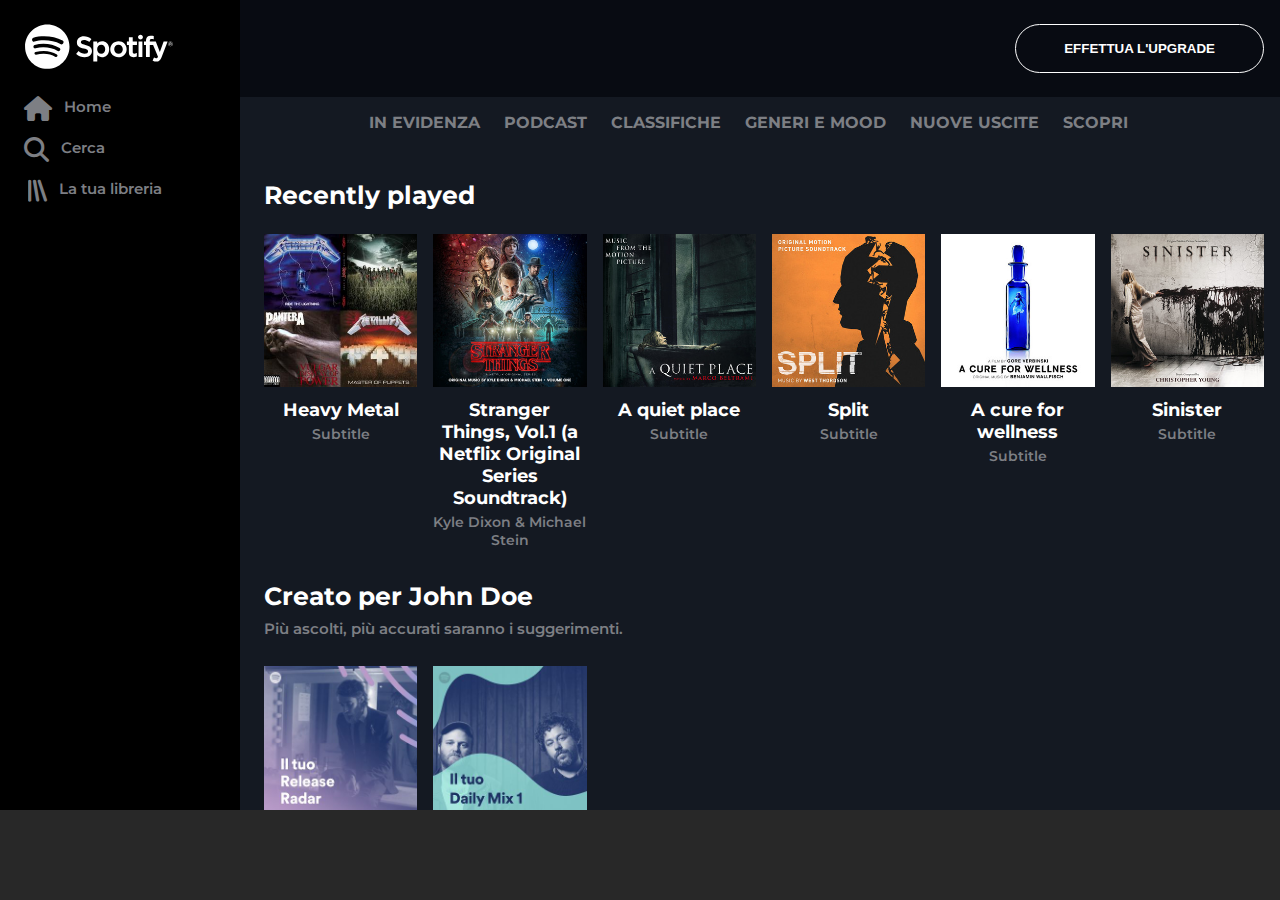
==== layout2/index.html @ deb61e1c "layout2: implementazione layout e creazione header" ====
<!DOCTYPE html>
<html lang="en">
<head>
    <meta charset="UTF-8">
    <meta name="viewport" content="width=device-width, initial-scale=1.0">
    <title>Spotify</title>

    <!-- Favicon -->
    <link rel="shortcut icon" href="assets/img/favicon.ico" type="image/x-icon">

    <!-- Font-awesome  -->
    <link rel="stylesheet" href="https://cdnjs.cloudflare.com/ajax/libs/font-awesome/6.4.2/css/all.min.css">

    <!-- Custom CSS -->
    <link rel="stylesheet" href="assets/style/style.css">
</head>
<body>
    <div class="wrapper flex">
        <!-- SIDEBAR -->
        <header id="sidebar" class="flex">
            <div class="upper-wrapper">
                <!-- sidebar logos -->
                <img src="assets/img/logo.svg" alt="logo esteso spotify" class="logo">
                <img src="assets/img/logo-small.svg" alt="logo ridotto spotify" class="logo-mobile">

                <!-- sidebar navbar -->
                <nav>
                    <ul class="flex">
                        <li>
                            <i class="fa-solid fa-house"></i>
                            <span class="sidebar-text">Home</span>
                        </li>
                        <li>
                            <i class="fa-solid fa-magnifying-glass"></i>
                            <span class="sidebar-text">Cerca</span>
                        </li>
                        <li>
                            <i class="fa-solid fa-lines-leaning fa-flip-horizontal"></i>
                            <span class="sidebar-text">La tua libreria</span>
                        </li>
                    </ul>
                </nav>

            </div>
            <div class="bottom-wrapper"></div>
        </header>

        <!-- MAIN -->
        <main>
            <!-- CALL TO ACTION -->
            <section id="CallToAction">
                <button>Effettua L'upgrade</button>
            </section>

            <!-- MAIN HEADER -->
            <header>
                <ul class="flex">
                    <li>In evidenza</li>
                    <li>Podcast</li>
                    <li>Classifiche</li>
                    <li>Generi e Mood</li>
                    <li>Nuove uscite</li>
                    <li>Scopri</li>
                </ul>
            </header>

            <!-- RECENTLY PLAYED -->
            <section id="RecentlyPlayed">
                <h1>Recently played</h1>
                <div class="wrapper flex">
                    <!-- Card 1 -->
                    <article class="card">
                        <div class="img-wrapper">
                            <img src="assets/img/metal_lifting.jpg" alt="sfondo playlist metal">
                            <div class="play-hover"><i class="fa-regular fa-circle-play"></i></div>
                        </div>
                        <h2>Heavy Metal</h2>
                        <p class="author">Subtitle</p>
                    </article>

                    <!-- Card 2 -->
                    <article class="card">
                        <div class="img-wrapper">
                            <img src="assets/img/stranger.jpeg" alt="copertina soundtrack stranger things">
                            <div class="play-hover"><i class="fa-regular fa-circle-play"></i></div>
                        </div>
                        <h2>Stranger Things, Vol.1 (a Netflix Original Series Soundtrack)</h2>
                        <p class="author">Kyle Dixon & Michael Stein</p>
                    </article>

                    <!-- Card 3 -->
                    <article class="card">
                        <div class="img-wrapper">
                            <img src="assets/img/aquietplace.jpeg" alt="copertina a quiet place">
                            <div class="play-hover"><i class="fa-regular fa-circle-play"></i></div>
                        </div>
                        <h2>A quiet place</h2>
                        <p class="author">Subtitle</p>
                    </article>

                    <!-- Card 4 -->
                    <article class="card">
                        <div class="img-wrapper">
                            <img src="assets/img/split.jpeg" alt="copertina split">
                            <div class="play-hover"><i class="fa-regular fa-circle-play"></i></div>
                        </div>
                        <h2>Split</h2>
                        <p class="author">Subtitle</p>
                    </article>

                    <!-- Card 5 -->
                    <article class="card">
                        <div class="img-wrapper">
                            <img src="assets/img/cure.jpeg" alt="copertina a cure for wellness">
                            <div class="play-hover"><i class="fa-regular fa-circle-play"></i></div>
                        </div>
                        <h2>A cure for wellness</h2>
                        <p class="author">Subtitle</p>
                    </article>

                    <!-- Card 6 -->
                    <article class="card">
                        <div class="img-wrapper">
                            <img src="assets/img/sinister.jpeg" alt="copertina sinister">
                            <div class="play-hover"><i class="fa-regular fa-circle-play"></i></div>
                        </div>
                        <h2>Sinister</h2>
                        <p class="author">Subtitle</p>
                    </article>
                </div>
            </section>

            <!-- CREATE FOR ME -->
            <section id="CreateForMe">
                <h1>Creato per John Doe</h1>
                <p>Più ascolti, più accurati saranno i suggerimenti.</p>
                <div class="wrapper flex ">
                    <!-- Card 1 -->
                    <article class="card">
                        <div class="img-wrapper">
                            <img src="assets/img/radar.jpeg" alt="copertina a quiet place">
                            <div class="play-hover"><i class="fa-regular fa-circle-play"></i></div>
                        </div>
                        <h2>Release Radar</h2>
                    </article>
    
                    <!-- Card 2 -->
                    <article class="card">
                        <div class="img-wrapper">
                            <img src="assets/img/mixdaily.jpeg" alt="copertina a quiet place">
                            <div class="play-hover"><i class="fa-regular fa-circle-play"></i></div>
                        </div>
                        <h2>Daily Mix 1</h2>
                    </article>
                </div>
            </section>

            <!-- POPULAR ARTIST -->
            <section id="PopularArtist">
                <h1>Artisti piu' popolari</h1>
                <p>Più ascolti, più accurati saranno i suggerimenti.</p>
                <div class="wrapper flex">
                    <!-- Card 1 -->
                    <article class="card">
                        <div class="img-wrapper">
                            <img src="assets/img/youg.jpeg" alt="copertina a quiet place" class="artist-img">
                            <div class="play-hover"><i class="fa-regular fa-circle-play"></i></div>
                        </div>
                        <h2>Lana Del Rey</h2>
                    </article>
    
                    <!-- Card 2 -->
                    <article class="card">
                        <div class="img-wrapper">
                            <img src="assets/img/einaudi.jpeg" alt="copertina a quiet place" class="artist-img">
                            <div class="play-hover"><i class="fa-regular fa-circle-play"></i></div>
                        </div>
                        <h2>Enaiudi</h2>
                    </article>
                </div>
            </section>
        </main>

    </div>

    <!-- TASKBAR -->
    <section id="taskbar"></section>
</body>
</html>
---- layout2/assets/style/style.css ----
/* Google Fonts */
@import url('https://fonts.googleapis.com/css2?family=Montserrat:wght@300;400;500;700&display=swap');

/* Reset */
* {
    margin: 0;
    padding: 0;
    box-sizing: border-box;
}

/* General Classes */
body {
    font-family: 'Montserrat', sans-serif;
}

ul {
    list-style: none;
}

.flex {
    display: flex;
}

/* SIDEBAR */
#sidebar {
    width: 240px;
    padding: 1.5rem;
    flex-direction: column;
    justify-content: space-between;
    background-color: black;
}

#sidebar .logo {
    height: 45px;
}

#sidebar .logo-mobile {
    display: none;
}

#sidebar nav {
    margin: 1.5rem 0;
}

#sidebar nav ul {
    flex-direction: column;
    color: rgb(125, 127, 132);
}

#sidebar nav ul li {
    margin-bottom: 1rem;
    font-size: 15px;
    font-weight: 600;
    transition: color 0.5s linear;
}

#sidebar nav ul li:hover {
    color: white;
    cursor: pointer;
}

#sidebar nav ul li > i {
    padding-right: 0.5rem;
    font-size: 25px;
}

#sidebar nav ul li >.fa-lines-leaning {
    padding: 0 4px 0 0.5rem;
}

#sidebar nav ul li .sidebar-text {
    vertical-align: super;
}


/* MAIN */
main {
    width: calc(100vw - 240px);
    height: calc(100vh - 90px);
    background-color: rgb(20, 25, 34);
    overflow-y: auto;
}

main > *:not(#CallToAction, header) {
    padding-left: 1.5rem;
}

main h1 {
    margin-bottom: 0.5rem;
    color: white;
    font-size: 25px;
    font-weight: 700;
}

main #CallToAction {
    width: 100%;
    padding: 1.5rem 1rem 1.5rem 0;
    background-color: rgb(8, 11, 18);
    text-align: end;
}

main #CallToAction button {
    padding: 1rem 3rem;
    border: 1px solid white;
    border-radius: 25px;
    background-color: transparent;
    color: white;
    font-weight: 600;
    text-transform: uppercase;
    transition: scale 1s linear;
}

main #CallToAction button:hover {
    transform: scale(1.05);
    cursor: pointer;
}

main header ul {
    justify-content: center;
    flex-wrap: wrap;
    padding: 1rem 0;
}

main header ul li {
    margin: 0 1.5rem 2rem 0;
    color: rgb(125, 127, 132);
    font-weight: 700;
    text-transform: uppercase;
    transition: color 0.5s linear;
}

main header ul li:hover {
    color: white;
    cursor: pointer;
}

main #RecentlyPlayed h1 {
    margin-bottom: 1.5rem;
}

main #RecentlyPlayed,
main #CreateForMe {
    margin-bottom: 1rem;
}

main #CreateForMe > p,
main #PopularArtist > p {
    color: rgb(125, 127, 132);
    font-size: 15px;
    font-weight: 600;
    margin-bottom: 1.75rem;
}

/* Article Card */
article.card {
    width: calc((100% / 6) - 1rem);
    margin-right: 1rem;
    margin-bottom: 1rem;
    text-align: center;
}

article.card .img-wrapper {
    width: 100%;
    position: relative;
}

article.card .img-wrapper img {
    width: 100%;
}

article.card .img-wrapper:hover img {
    filter: brightness(50%);
}

article.card .img-wrapper .play-hover {
    display: none;
    position: absolute;
    top: 50%;
    left: 50%;
    transform: translate(-50%, -50%);
    color: white;
    font-size: 100px;
}

article.card .img-wrapper:hover .play-hover {
    display: block;
}

article.card h2 {
    color: white;
    font-size: 18px;
    margin: 0.5rem 0 0.25rem 0;
}

article.card .author {
    color: rgb(125, 127, 132);
    font-size: 14px;
    font-weight: 600;
}

article.card .artist-img {
    border-radius: 50%;
}

#taskbar {
    height: 90px;
    background-color: rgb(40, 40, 40);
}
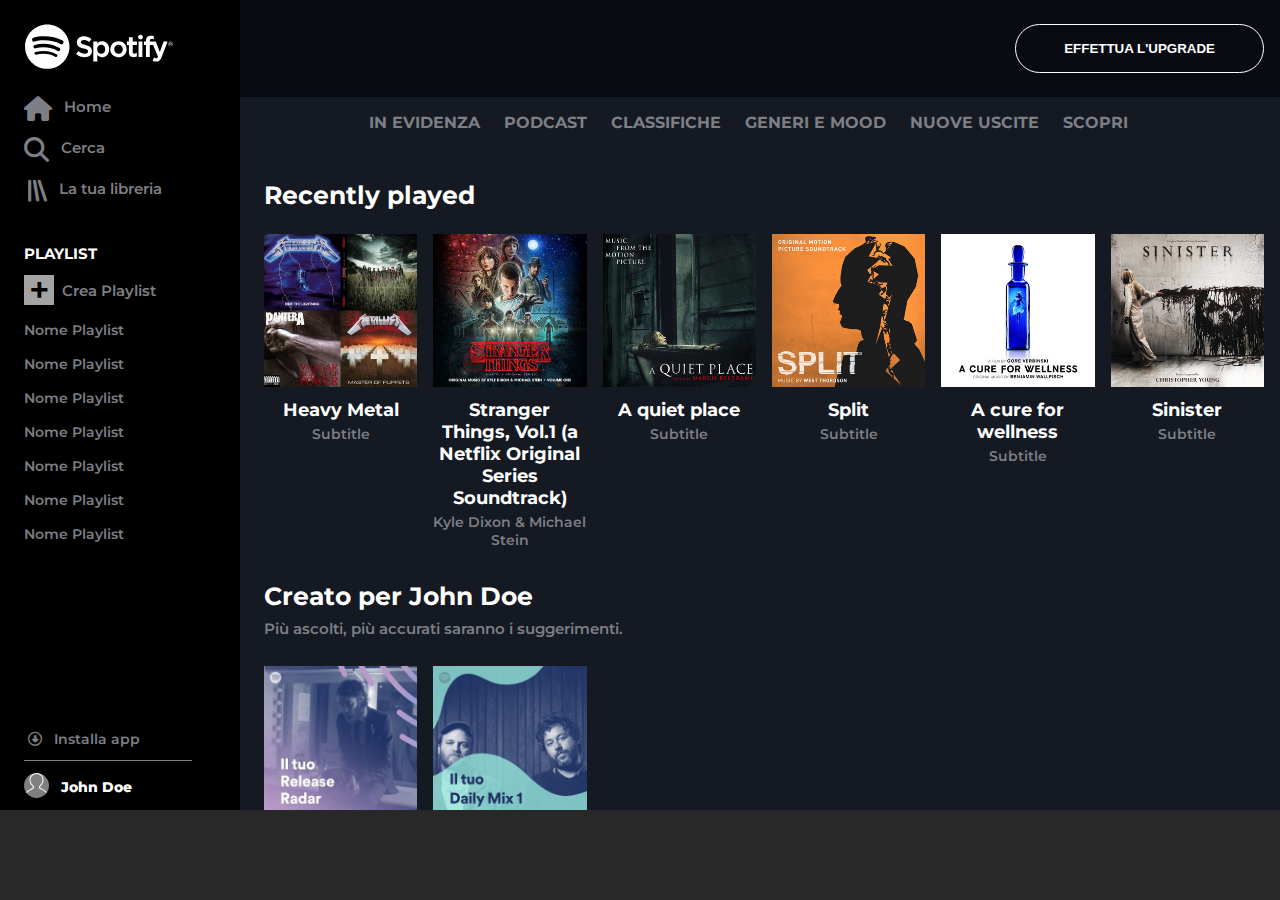
==== commit e91ff49c: "layout2: creazione sidebar" ====
--- a/layout2/index.html
+++ b/layout2/index.html
@@ -41,8 +41,40 @@
                     </ul>
                 </nav>
 
+                <!-- PLaylist -->
+                <div class="playlist">
+                    <h1>Playlist</h1>
+                    <div class="new-playlist flex">
+                        <div class="square-plus">+</div>
+                        Crea Playlist
+                    </div>
+                    <ul>
+                        <li>Nome Playlist</li>
+                        <li>Nome Playlist</li>
+                        <li>Nome Playlist</li>
+                        <li>Nome Playlist</li>
+                        <li>Nome Playlist</li>
+                        <li>Nome Playlist</li>
+                        <li>Nome Playlist</li>
+                    </ul>
+                </div>
             </div>
-            <div class="bottom-wrapper"></div>
+
+            <div class="bottom-wrapper">
+                <!-- download app -->
+                <div class="download">
+                    <i class="fa-regular fa-circle-down"></i>
+                    <span class="nav-text">Installa app</span>
+
+                    <div class="divider"></div>
+
+                    <!-- profile -->
+                    <div class="profile">
+                        <img src="assets/img/profile.svg" alt="" class="profile-picture">
+                        <span class="nav-text">John Doe</span>
+                    </div>
+                </div>
+            </div>
         </header>
 
         <!-- MAIN -->
@@ -180,7 +212,6 @@
                 </div>
             </section>
         </main>
-
     </div>
 
     <!-- TASKBAR -->
--- a/layout2/assets/style/style.css
+++ b/layout2/assets/style/style.css
@@ -24,14 +24,16 @@
 /* SIDEBAR */
 #sidebar {
     width: 240px;
-    padding: 1.5rem;
+    /* padding: 1.5rem; */
     flex-direction: column;
     justify-content: space-between;
     background-color: black;
+    color: rgb(125, 127, 132)
 }
 
 #sidebar .logo {
     height: 45px;
+    margin: 1.5rem 0 0 1.5rem;
 }
 
 #sidebar .logo-mobile {
@@ -44,10 +46,10 @@
 
 #sidebar nav ul {
     flex-direction: column;
-    color: rgb(125, 127, 132);
 }
 
 #sidebar nav ul li {
+    padding-left: 1.5rem;
     margin-bottom: 1rem;
     font-size: 15px;
     font-weight: 600;
@@ -57,6 +59,7 @@
 #sidebar nav ul li:hover {
     color: white;
     cursor: pointer;
+    border-left: 3px solid rgb(139, 205, 38);
 }
 
 #sidebar nav ul li > i {
@@ -72,6 +75,100 @@
     vertical-align: super;
 }
 
+#sidebar .playlist {
+    /* display: none; */
+    padding-left: 1.5rem;
+}
+
+#sidebar .playlist h1 {
+    margin-bottom: 0.75rem;
+    color: white;
+    font-size: 15px;
+    text-transform: uppercase;
+}
+
+#sidebar .new-playlist {
+    font-size: 15px;
+    align-items: center;
+    margin-bottom: 1rem;
+    font-weight: 600;
+    transition: color 0.5s linear;
+}
+
+#sidebar .new-playlist:hover {
+    color: white;
+    cursor: pointer;
+}
+
+#sidebar .square-plus {
+    width: 30px;
+    height: 30px;
+    margin-right: 0.5rem;
+    background-color: rgb(163, 163, 163);
+    color: black;
+    font-size: 35px;
+    font-weight: 600;
+    text-align: center;
+    line-height: 30px;
+}
+
+#sidebar .playlist ul li {
+    margin-bottom: 1rem;
+    font-size: 14px;
+    font-weight: 600;
+    transition: color 0.5s linear;
+}
+
+#sidebar .playlist ul li:hover {
+    color: white;
+    cursor: pointer;
+}
+
+#sidebar .bottom-wrapper {
+    padding-left: 1.5rem;
+}
+
+#sidebar .download {
+    font-size: 14px;
+    font-weight: 600;
+    transition: color 0.5s linear;
+}
+
+#sidebar .download:hover {
+    color: white;
+    cursor: pointer;
+}
+
+#sidebar .download > i {
+    padding: 0 0.5rem 0 4px;
+}
+
+#sidebar .divider {
+    width: calc(100% - 3rem);
+    height: 1px;
+    margin: 0.75rem 0;
+    background-color: grey;
+}
+
+#sidebar .profile {
+    margin-bottom: 0.5rem;
+}
+
+#sidebar .profile .profile-picture {
+    width: 25px;
+    height: 25px;
+    margin-right: 0.5rem;
+    border-radius: 50%;
+    background-color: rgb(128, 128, 128);
+    object-fit: contain;
+    object-position: center;
+}
+
+#sidebar .profile > .nav-text {
+    color: white;
+    font-weight: 800;
+    vertical-align: super;
+}
 
 /* MAIN */
 main {
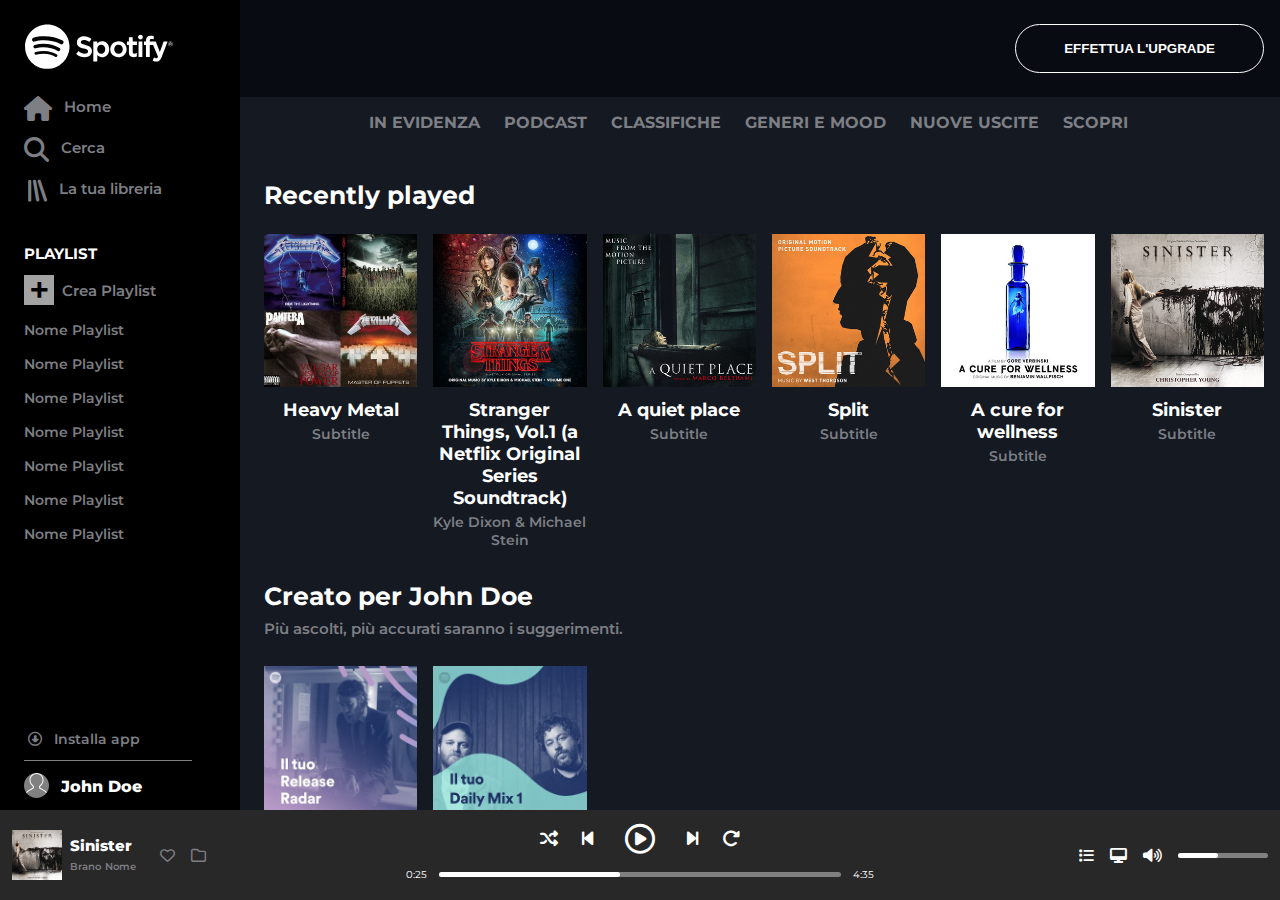
==== commit 570cedb0: "layout2: creazione taskbar statica" ====
--- a/layout2/index.html
+++ b/layout2/index.html
@@ -64,15 +64,15 @@
                 <!-- download app -->
                 <div class="download">
                     <i class="fa-regular fa-circle-down"></i>
-                    <span class="nav-text">Installa app</span>
-
-                    <div class="divider"></div>
-
-                    <!-- profile -->
-                    <div class="profile">
-                        <img src="assets/img/profile.svg" alt="" class="profile-picture">
-                        <span class="nav-text">John Doe</span>
-                    </div>
+                    <span class="sidebar-text">Installa app</span>
+                </div>
+                
+                <div class="divider"></div>
+
+                <!-- profile -->
+                <div class="profile">
+                    <img src="assets/img/profile.svg" alt="" class="profile-picture">
+                    <span class="sidebar-text">John Doe</span>
                 </div>
             </div>
         </header>
@@ -99,7 +99,7 @@
             <!-- RECENTLY PLAYED -->
             <section id="RecentlyPlayed">
                 <h1>Recently played</h1>
-                <div class="wrapper flex">
+                <div class="main-wrapper flex">
                     <!-- Card 1 -->
                     <article class="card">
                         <div class="img-wrapper">
@@ -166,7 +166,7 @@
             <section id="CreateForMe">
                 <h1>Creato per John Doe</h1>
                 <p>Più ascolti, più accurati saranno i suggerimenti.</p>
-                <div class="wrapper flex ">
+                <div class="main-wrapper flex ">
                     <!-- Card 1 -->
                     <article class="card">
                         <div class="img-wrapper">
@@ -191,7 +191,7 @@
             <section id="PopularArtist">
                 <h1>Artisti piu' popolari</h1>
                 <p>Più ascolti, più accurati saranno i suggerimenti.</p>
-                <div class="wrapper flex">
+                <div class="main-wrapper flex">
                     <!-- Card 1 -->
                     <article class="card">
                         <div class="img-wrapper">
@@ -215,6 +215,56 @@
     </div>
 
     <!-- TASKBAR -->
-    <section id="taskbar"></section>
+    <section id="taskbar">
+        <div class="wrapper flex">
+            <!-- song info -->
+            <div class="song-info flex">
+                <div class="song-img">
+                    <img src="assets/img/sinister.jpeg" alt="">
+                </div>
+                <div class="song-texts">
+                    <p class="title">Sinister</p>
+                    <p class="song">Brano</p>
+                    <p class="author">Nome</p>
+                </div>
+                <div class="user-buttons flex">
+                    <i class="fa-regular fa-heart"></i>
+                    <i class="fa-regular fa-folder"></i>
+                </div>
+            </div>
+
+            <!-- playback buttons -->
+            <div class="playback-buttons flex">
+                <div class="buttons flex">
+                    <i class="fa-solid fa-shuffle"></i>
+                    <i class="fa-solid fa-backward-step"></i>
+                    <i class="fa-regular fa-circle-play"></i>
+                    <i class="fa-solid fa-forward-step"></i>
+                    <i class="fa-solid fa-rotate-right"></i>
+                </div>
+                <div class="progressbar-wrapper flex">
+                    <p>0:25</p>
+                    <div class="bar">
+                        <div class="progress">
+                            <div class="point-hover"></div>
+                        </div>
+                    </div>
+                    <p>4:35</p>
+                </div>
+            </div>
+
+            <!-- song buttons -->
+            <div class="song-buttons flex">
+                <i class="fa-solid fa-list"></i>
+                <i class="fa-solid fa-desktop"></i>
+                <i class="fa-solid fa-volume-high"></i>
+                <div class="bar">
+                    <div class="progress">
+                        <div class="point-hover"></div>
+                    </div>
+                </div>
+            </div>
+        </div>
+    </section>
 </body>
 </html>--- a/layout2/assets/style/style.css
+++ b/layout2/assets/style/style.css
@@ -21,10 +21,38 @@
     display: flex;
 }
 
+.bar {
+    width: 80%;
+    height: 5px;
+    border-radius: 25px;
+    background-color: grey;
+    position: relative;
+}
+
+.progress {
+    width: 45%;
+    height: 5px;
+    border-radius: 25px;
+    background-color: white;
+    position: absolute;
+    top: 0;
+    left: 0;
+}
+
+.point-hover {
+    display: none;
+    width: 15px;
+    height: 15px;
+    border-radius: 50%;
+    background-color: white;
+    position: absolute;
+    right: 0;
+    bottom: -5px;
+}
+
 /* SIDEBAR */
 #sidebar {
     width: 240px;
-    /* padding: 1.5rem; */
     flex-direction: column;
     justify-content: space-between;
     background-color: black;
@@ -76,7 +104,6 @@
 }
 
 #sidebar .playlist {
-    /* display: none; */
     padding-left: 1.5rem;
 }
 
@@ -164,7 +191,7 @@
     object-position: center;
 }
 
-#sidebar .profile > .nav-text {
+#sidebar .profile > .sidebar-text {
     color: white;
     font-weight: 800;
     vertical-align: super;
@@ -231,6 +258,10 @@
     cursor: pointer;
 }
 
+main .main-wrapper {
+    flex-wrap: wrap;
+}
+
 main #RecentlyPlayed h1 {
     margin-bottom: 1.5rem;
 }
@@ -299,7 +330,248 @@
     border-radius: 50%;
 }
 
+/* Taskbar */
 #taskbar {
     height: 90px;
     background-color: rgb(40, 40, 40);
-}
+    color: white;
+}
+
+#taskbar .wrapper {
+    height: 100%;
+    margin: 0 0.75rem;
+    justify-content: space-between;
+}
+
+#taskbar .song-info {
+    height: 100%;
+    align-items: center;
+}
+
+#taskbar .song-info .song-img {
+    width: 50px;
+    height: 50px;
+    margin-right: 0.5rem;
+    object-fit: cover;
+    object-position: center;
+}
+
+#taskbar .song-info .song-img img {
+    width: 50px;
+}
+
+#taskbar .song-info .song-texts {
+    margin-right: 1.5rem;
+}
+
+#taskbar .song-info .song-texts .title {
+    font-size: 15px;
+    font-weight: 800;
+}
+
+#taskbar .song-info .song-texts .song,
+#taskbar .song-info .song-texts .author {
+    display: inline-block;
+    color: rgb(125, 127, 132);
+    font-size: 10px;
+    font-weight: 600;
+}
+
+#taskbar .song-info .user-buttons {
+    align-items: center;
+    color: rgb(125, 127, 132);
+    font-size: 15px;
+}
+
+#taskbar .song-info .user-buttons > i:first-of-type {
+    margin-right: 1rem;
+}
+
+#taskbar .song-info .user-buttons > i:hover {
+    color: white;
+    cursor: pointer;
+}
+
+#taskbar .playback-buttons {
+    height: 100%;
+    flex-direction: column;
+    justify-content: center;
+    align-items: center;
+    flex-wrap: wrap;
+}
+
+#taskbar .playback-buttons .buttons {
+    margin-bottom: 0.5rem;
+}
+
+#taskbar .playback-buttons .buttons > i {
+    font-size: 18px;
+}
+
+#taskbar .playback-buttons .buttons .fa-backward-step {
+    margin-left: 1.5rem;
+}
+
+#taskbar .playback-buttons .buttons .fa-forward-step {
+    margin-right: 1.5rem;
+}
+
+#taskbar .playback-buttons .buttons .fa-circle-play {
+    position: relative;
+    bottom: 6px;
+    margin: 0 2rem;
+    font-size: 30px;
+}
+
+#taskbar .playback-buttons .buttons .fa-circle-play:hover {
+    transform: scale(1.1);
+    cursor: pointer;
+}
+
+#taskbar .playback-buttons .progressbar-wrapper {
+    width: 100%;
+    justify-content: center;
+    align-items: center;
+}
+
+#taskbar .playback-buttons .progressbar-wrapper > p {
+    font-size: 10px;
+}
+
+#taskbar .playback-buttons .progressbar-wrapper .bar {
+    width: 80%;
+    margin: 0 0.75rem;
+}
+
+#taskbar .playback-buttons .progressbar-wrapper .bar .progress {
+    position: relative;
+}
+
+#taskbar .playback-buttons .bar .progress:hover .point-hover {
+    display: block;
+}
+
+#taskbar .playback-buttons .progressbar-wrapper .bar .progress:hover {
+    background-color: rgb(187, 244, 92);
+}
+
+#taskbar .song-buttons {
+    height: 100%;
+    justify-content: flex-end;
+    align-items: center;
+}
+
+#taskbar .song-buttons > i {
+    margin-right: 1rem;
+    font-size: 15px;
+}
+
+#taskbar .song-buttons .bar {
+    width: 90px;
+    position: relative;
+}
+
+#taskbar .song-buttons .bar .progress:hover .point-hover {
+    display: block;
+}
+
+#taskbar .song-buttons .bar .progress:hover {
+    background-color: rgb(187, 244, 92);
+}
+
+
+
+
+#taskbar .song-info,
+#taskbar .song-buttons {
+    width: 30%;
+}
+
+#taskbar .playback-buttons {
+    width: 40%;
+}
+
+/* Responsive Rules */
+@media screen and (max-width: 992px) {
+    article.card {
+        width: calc((100% / 4) - 1rem);
+    }
+}
+
+@media screen and (max-width: 768px) {
+    article.card {
+        width: calc((100% / 2) - 1rem);
+    }
+}
+
+@media screen and (max-width: 576px) {
+    #sidebar {
+        width: 40px;
+    }
+
+    main {
+        width: calc(100vw - 40px);
+    }
+
+    #sidebar .upper-wrapper .logo {
+        display: none;
+    }
+
+    #sidebar .upper-wrapper .logo-mobile {
+        display: inline-block;
+        margin: 0.5rem 0.25rem 0 0.25rem
+    }
+
+    #sidebar nav {
+        margin: 0.75rem 0;
+    }
+
+    #sidebar .sidebar-text {
+        display: none;
+    }
+
+    #sidebar nav ul {
+        align-items: center;
+    }
+
+    #sidebar nav ul li {
+        padding: 0;
+    }
+
+    #sidebar nav ul li > i {
+        padding: 0 0.25rem;
+    }
+
+    #sidebar nav ul li > .fa-lines-leaning {
+        padding-right: 10px;
+    }
+
+    #sidebar .playlist {
+        display: none;
+    }
+
+    #sidebar .bottom-wrapper {
+        padding: 0;
+    }
+
+    #sidebar .download {
+        margin-bottom: 1rem;
+        text-align: center;
+    }
+
+    #sidebar .download > i {
+        padding: 0;
+    }
+
+    #sidebar .divider {
+        display: none;
+    }
+
+    #sidebar .profile {
+        text-align: center;
+    }
+
+    #sidebar .profile .profile-picture {
+        margin: 0;
+    }
+}
